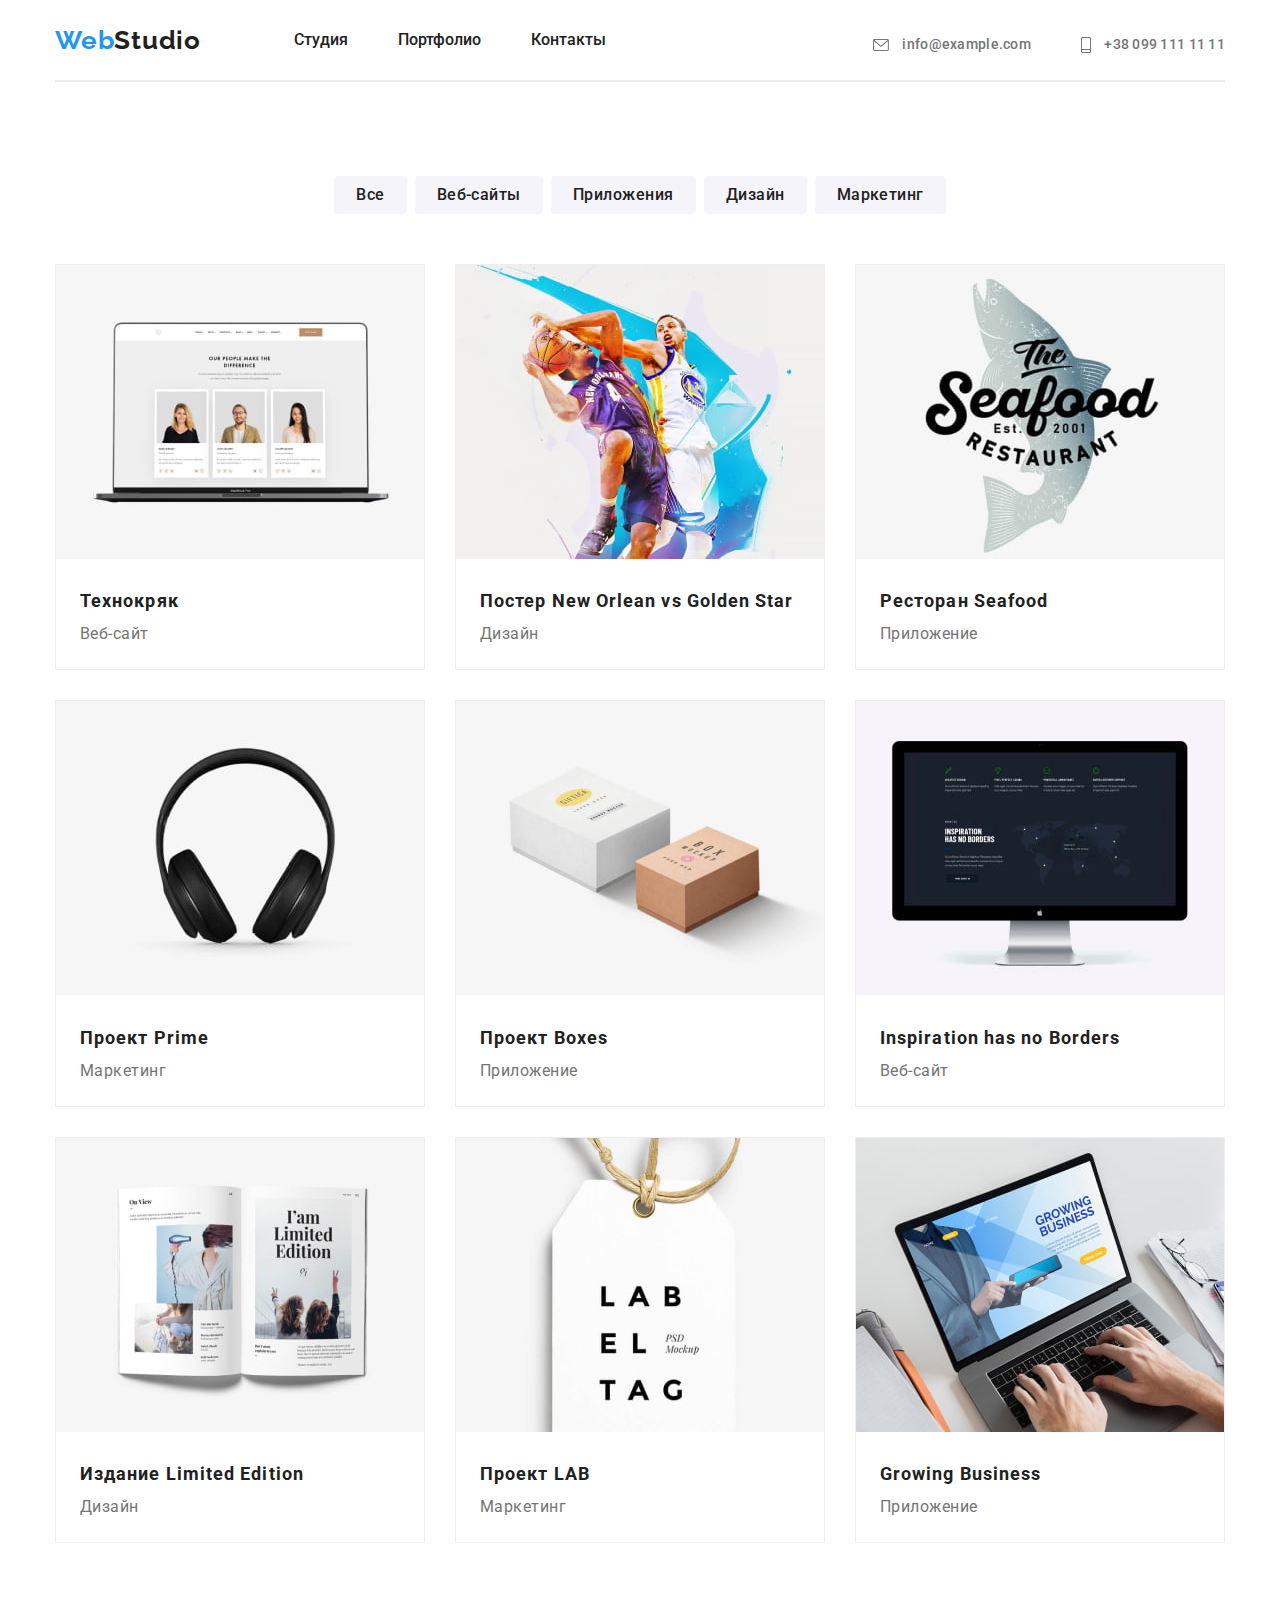
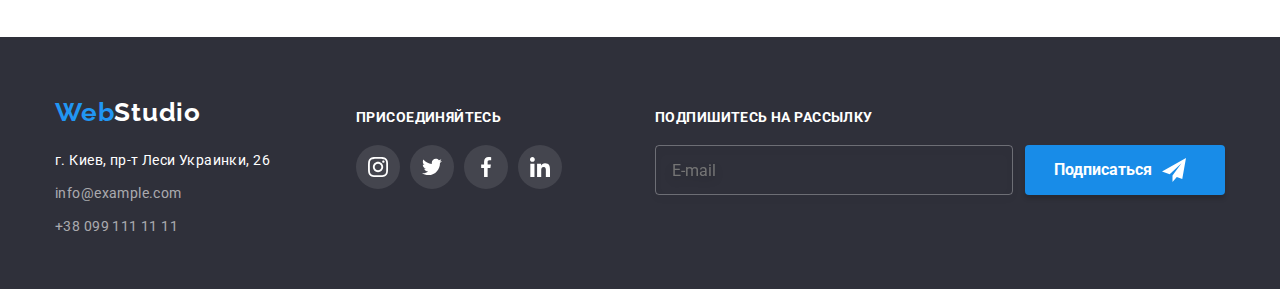
==== portfolio.html @ c61b47e3 "1" ====
<!DOCTYPE html>
<html lang="ru">
<head>
    <meta charset="UTF-8">
    <meta name="viewport" content="width=device-width, initial-scale=1.0">
    <title>WebStudio</title>
    <link href="https://fonts.googleapis.com/css2?family=Raleway:wght@600&display=swap" rel="stylesheet">
    <link href="https://fonts.googleapis.com/css2?family=Roboto:wght@400;700&display=swap" rel="stylesheet">
    <link rel="stylesheet" href="./css/styles.css">
    <link rel="stylesheet" href="./css/normalize.css">
</head>
<body>
    <!-- site header -->
    <div class="container">    
        <header class="flexbox">
            <nav class="nav flexbox">
                <a href="/" class="logo link">
                    <span class="logo-web">Web</span>Studio
                </a>
        
                <ul class="list"> 
                    <li class="item"> <a href="./index.html" class="link-nav link">Студия</a></li>
                    <li class="item"> <a href="./portfolio.html" class="link-nav link">Портфолио</a></li>
                    <li class="item"> <a href="" class="link-nav link">Контакты</a></li>
                </ul>
            </nav>
            <ul class="list mail-tel">
                <li class="item">
                    <a href="mailto:info@example.com" class="email link header">
                        <svg class="header-icon email">
                            <use href="./icons/symbol-defs.svg#icon-envelope"></use>
                        </svg>
                        info@example.com</a>
                </li>
                <li class="item">
                    <a href="tel:+380991111111" class="link header">
                        <svg class="header-icon" width="10px" height="16px">
                            <use href="./icons/symbol-defs.svg#icon-smartphone"></use>
                        </svg>
                        +38 099 111 11 11</a>
                </li>
            </ul>
        </header>
        <hr>
    </div>
<main>
    <!-- filter -->
    <section class="filter">
        <div class="container">
            <h1 class="title-portfolio visually-hidden">Портфолио</h1>
            <ul class="list filter">
                <li class="portfolio-filter"><a href="">Все</a></li>
                <li class="portfolio-filter"><a href="">Веб-сайты</a></li>
                <li class="portfolio-filter"><a href="">Приложения</a></li>
                <li class="portfolio-filter"><a href="">Дизайн</a></li>
                <li class="portfolio-filter"><a href="">Маркетинг</a></li>
            </ul>
        </div>
    </section>
    <!-- portfolio -->
    <section class="portfolio">
        <div class="container">
            <ul class="list portfolio">
                <li class="portfolio-list">
                    <div class="foto-thumb">
                        <img class="portfolio-foto" src="./images/tehnokriak.jpg" alt="Ноутбук" width="370" height="294">
                        <div class="text-pf">
                            <p class="text-portfolio">Технокряк это современная площадка распространения коронавируса. Компании используют эту платформу для цифрового шпионажа и атак на защищённые сервера конкурентов.</p>
                        </div>
                    </div>                    
                    <div class="p-txt">
                        <h2 class="portfolio-name">Технокряк</h2>
                        <p class="portfolio-text">Веб-сайт</p> 
                    </div>           
                </li>
                <li class="portfolio-list">
                    <div class="foto-thumb">
                         <img class="portfolio-foto" src="./images/poster.jpg" alt="Баскетбол" width="370" height="294">
                         <div class="text-pf">
                             <p class="text-portfolio">Технокряк это современная площадка распространения коронавируса. Компании используют эту платформу для цифрового шпионажа и атак на защищённые сервера конкурентов.</p>
                         </div>
                    </div>
                    <div class="p-txt">
                        <h2 class="portfolio-name">Постер New Orlean vs Golden Star</h2>
                        <p class="portfolio-text">Дизайн</p> 
                    </div>                                                  
                </li>
                <li class="portfolio-list">
                    <div class="foto-thumb">
                        <img class="portfolio-foto" src="./images/seafood.jpg" alt="Логотип ресторана" width="370" height="294">
                        <div class="text-pf">
                            <p class="text-portfolio">Технокряк это современная площадка распространения коронавируса. Компании используют эту платформу для цифрового шпионажа и атак на защищённые сервера конкурентов.</p>
                        </div>
                    </div>                    
                    <div class="p-txt">
                        <h2 class="portfolio-name">Ресторан Seafood</h2>
                        <p class="portfolio-text">Приложение</p>
                    </div>                    
                </li>
                <li class="portfolio-list">
                    <div class="foto-thumb">
                        <img class="portfolio-foto" src="./images/prime.jpg" alt="Наушники" width="370" height="294">
                        <div class="text-pf">
                            <p class="text-portfolio">Технокряк это современная площадка распространения коронавируса. Компании используют эту платформу для цифрового шпионажа и атак на защищённые сервера конкурентов.</p>
                        </div>
                    </div>                    
                    <div class="p-txt">
                        <h2 class="portfolio-name">Проект Prime</h2>
                        <p class="portfolio-text">Маркетинг</p>
                    </div>         
                </li>
                <li class="portfolio-list">
                    <div class="foto-thumb">
                        <img class="portfolio-foto" src="./images/boxes.jpg" alt="Коробки" width="370" height="294">
                        <div class="text-pf">
                            <p class="text-portfolio">Технокряк это современная площадка распространения коронавируса. Компании используют эту платформу для цифрового шпионажа и атак на защищённые сервера конкурентов.</p>
                        </div>
                    </div>                    
                    <div class="p-txt">
                        <h2 class="portfolio-name">Проект Boxes</h2>
                        <p class="portfolio-text">Приложение</p>  
                    </div>                                  
                </li>
                <li class="portfolio-list">
                    <div class="foto-thumb">
                        <img class="portfolio-foto" src="./images/inspiration.jpg" alt="Монитор" width="370" height="294">
                        <div class="text-pf">
                            <p class="text-portfolio">Технокряк это современная площадка распространения коронавируса. Компании используют эту платформу для цифрового шпионажа и атак на защищённые сервера конкурентов.</p>
                        </div>
                    </div>                    
                    <div class="p-txt">
                        <h2 class="portfolio-name">Inspiration has no Borders</h2>
                        <p class="portfolio-text">Веб-сайт</p>
                    </div>                                    
                </li>
                <li class="portfolio-list">
                    <div class="foto-thumb">
                        <img class="portfolio-foto" src="./images/limited-edition.jpg" alt="Журнал" width="370" height="294">
                        <div class="text-pf">
                            <p class="text-portfolio">Технокряк это современная площадка распространения коронавируса. Компании используют эту платформу для цифрового шпионажа и атак на защищённые сервера конкурентов.</p>
                        </div>
                    </div>                    
                    <div class="p-txt">
                        <h2 class="portfolio-name">Издание Limited Edition</h2>
                        <p class="portfolio-text">Дизайн</p> 
                    </div>                                   
                </li>
                <li class="portfolio-list">
                    <div class="foto-thumb">
                        <img class="portfolio-foto" src="./images/lab.jpg" alt="Лейба" width="370" height="294">
                        <div class="text-pf">
                            <p class="text-portfolio">Технокряк это современная площадка распространения коронавируса. Компании используют эту платформу для цифрового шпионажа и атак на защищённые сервера конкурентов.</p>
                        </div>
                    </div>                    
                    <div class="p-txt">
                        <h2 class="portfolio-name">Проект LAB</h2>
                        <p class="portfolio-text">Маркетинг</p> 
                    </div>                       
                </li>
                <li class="portfolio-list">
                    <div class="foto-thumb">
                        <img class="portfolio-foto" src="./images/growing-business.jpg" alt="" width="370" height="294">
                        <div class="text-pf">
                            <p class="text-portfolio">Технокряк это современная площадка распространения коронавируса. Компании используют эту платформу для цифрового шпионажа и атак на защищённые сервера конкурентов.</p>
                        </div>
                    </div>
                    <div class="p-txt">
                        <h2 class="portfolio-name">Growing Business</h2>
                        <p class="portfolio-text">Приложение</p>
                    </div>                    
                </li>            
            </ul>
        </div>
    </section>
</main>
<footer class="page-footer">
    <div class="container footer-page">
        <div class="footer-address">
            <a href="/" class="logo link footer">
                <span class="logo-web">Web</span><span class="logo-footer">Studio</span>
            </a>
            <address class="post">
                г. Киев, пр-т Леси Украинки, 26
            </address>
        
            <address class="mail-tel footer">
                <a href="mailto:info@example.com" class="email link footer">info@example.com</a><br>
                <a href="tel:+380991111111" class="link footer">+38 099 111 11 11</a>
            </address>
        </div>
    
    <div class="social-footer">
        <h3 class="social-title">присоединяйтесь</h3>
        <ul class="social-nav-footer">
            <li class="social-item">
                <a href="" class="social-link">
                    <svg class="footer-icon" width="20px" height="20px">
                        <use href="./icons/symbol-defs.svg#icon-instagram"></use>
                    </svg>
                </a>             
            </li>
            <li class="social-item">
                <a href="" class="social-link">
                    <svg class="footer-icon" width="20px" height="20px">
                        <use href="./icons/symbol-defs.svg#icon-twitter"></use>
                    </svg>
                </a>             
            </li>
            <li class="social-item">
                <a href="" class="social-link">
                    <svg class="footer-icon" width="20px" height="20px">
                        <use href="./icons/symbol-defs.svg#icon-facebook"></use>
                    </svg>
                </a>             
            </li>
            <li class="social-item">
                <a href="" class="social-link">
                    <svg class="footer-icon" width="20px" height="20px">
                        <use href="./icons/symbol-defs.svg#icon-linkedin"></use>
                    </svg>
                </a>             
            </li>
        </ul>
    </div>
    <div class="form-email">
        <h3 class="title-form-email">Подпишитесь на рассылку</h3>
        <div class="email-form">
        <input type="email" name="user-name" id="email-footer" class="form-field-email" placeholder="E-mail" />
        <button type="submit" class="email-button">Подписаться
            <svg class="icon-send" width="24px" height="24px">
                <use href="./icons/symbol-defs.svg#icon-icon-send"></use>
            </svg>
        </button>
        </div>
    </div>
</div>
</footer>
</body>
</html>
---- css/styles.css ----
html {
    box-sizing: border-box;
}

*,
*::before,
*::after {
    box-sizing: inherit;
}

:root {
    --color-black: #212121;
    --color-blue: #2196F3;
    --color-white: #ffffff;
    --color-grey: #757575;
    --color-dark-grey: #2F303A;
    --color-light-grey: rgba(255, 255, 255, 0.6);
    --color-grey-buttom: #F5F4FA;
}

body {
    margin: 0px;
    font-family: 'Roboto', sans-serif;
    font-style: normal;
    color: var(--color-black);
    font-weight: 500;
}

li {
    list-style-type: none;
}

button {
    font-weight: bold;
    font-size: 16px;
    line-height: 30px;
    text-decoration: none;
    text-align: center;
    color: var(--color-white);
    background-color: var(--color-blue);
    border-radius: 4px;
    border: none;
    box-shadow: 0px 4px 4px rgba(0, 0, 0, 0.15);
    padding: 10px 32px;
    min-width: 200px;
    height: 50px;
}

a {
    text-decoration: none;
    color: var(--color-black);
}

.container {
    width: 1200px;
    padding-right: 15px;
    padding-left: 15px;
    margin-right: auto;
    margin-left: auto;
}

.flexbox {
    display: flex;
    align-items: center;
    height: 80px;
}

hr {
    border: 1px solid #ECECEC;
    margin-top: 0;
    margin-bottom: 0;
}


.nav.flexbox {
    display: flex;
}

.logo {
    font-family: 'Raleway', sans-serif;
    margin-right: 93px;
}

.list.mail-tel {
    margin-left: auto;
}

.logo-web {
    color: var(--color-blue);
    font-style: normal;
    font-weight: bold;
    font-size: 26px;
    line-height: 31px;
    letter-spacing: 0.03em;
}

.logo.link {
    font-style: normal;
    font-weight: bold;
    font-size: 26px;
    line-height: 31px;
    letter-spacing: 0.03em;
}

.logo-footer {
    color: var(--color-white)
}

.link-nav:hover,
.link-nav:focus,
.link-nav:active {
    color: var(--color-blue);
}

.link-nav.link::after:hover,
.link-nav.link::after:active,
.link-nav.link::after:focus, {
    opacity: 1;
}

.link::after {
    content: "";
    position: absolute;
    left: 0;
    bottom: 0;
    opacity: 0;
    display: block;
    width: 100%;
    height: 4px;
    background-color: var(--color-blue);
    border-radius: 2px;
    transition: 250ms cubic-bezier(0.4, 0, 0.2, 1); 
}

.link-nav.link,
.link.header {
    position: relative;
    display: block;
    padding-top: 32px;
    padding-bottom: 32px;
    transition: color 250ms cubic-bezier(0.4, 0, 0.2, 1);    
}

.link.header {
    font-family: Roboto;
    font-style: normal;
    font-weight: 500;
    font-size: 14px;
    line-height: 16px;
    letter-spacing: 0.02em;
    color: #757575;
    transition: color 250ms cubic-bezier(0.4, 0, 0.2, 1);
}

.email.link.header:hover,
.email.link.header:focus {
    color: var(--color-blue);
    fill: var(--color-blue);
}

.header-icon {
    fill: #757575;
    vertical-align: middle;
    margin-right: 10px;
    transition: color 250ms cubic-bezier(0.4, 0, 0.2, 1);
}

.header-icon.email {
    width: 16px;
    height: 12px;
}

.header-icon.email:hover,
.header-icon.email:focus {
    fill: var(--color-blue);
    color: var(--color-blue);
}

.email-icon:hover,
.email-icon:focus {
    fill: var(--color-blue);
}
    

.list {
    display: flex;
    padding: 0;
    margin: 0;
}

.list .item:not(:last-child) {
    margin-right: 50px;
}

.list .filter {
    align-items: center;
}

.list .portfolio {
    flex-wrap: wrap
}

.main-title {
    margin-top: 0;
    margin-bottom: 30;
    font-weight: 900;
    font-size: 44px;
    line-height: 60px;
    letter-spacing: 0.06em;
    text-transform: uppercase;
    color: var(--color-white);
}

.container.hero {
    text-align: center;
    width: 100%;
    height: 600px;
    margin-bottom: 94px;
    padding-top: 200px;
    padding-bottom: 200px;
    background-image: linear-gradient(rgba(47, 48, 58, 0.4),rgba(47, 48, 58, 0.4)), url(../images/banner.jpg);
    background-position: center;
    background-size: cover;
    background-repeat: no-repeat;
    background-color: #2F303A;
}

.list.advantages {
    display: inline-block;
    width: 270px;
    margin-bottom: 94px;
}

.list.advantages:not(:last-child) {
    margin-right: 30px;
}

.main-title-3 {
    font-weight: bold;
    font-size: 14px;
    line-height: 16px;
    letter-spacing: 0.03em;
    text-transform: uppercase;
    margin-top: 0;
    margin-block-end: 10px;
}

.list.advantages::before {
    content: "";
    width: 100%;
    height: 170px;
    background-color: #F5F4FA;
    border-radius: 4px;
    background-repeat: no-repeat;
    background-position: center;
    display: block;
    margin-bottom: 30px;
    background-size: 70px;
}

.list.advantages.antenna::before {
    background-image: url(../icons/antenna.svg);
}

.list.advantages.clock::before {
    background-image: url(../icons/clock.svg);
}

.list.advantages.diagram::before {
    background-image: url(../icons/diagram.svg);
}

.list.advantages.astronaut::before {
    background-image: url(../icons/astronaut.svg);
}


.main-text-3 {
    font-weight: normal;
    font-size: 14px;
    line-height: 24px;
    letter-spacing: 0.03em;
    color: var(--color-grey);
    margin-top: 0;
    margin-bottom: 0;
}

.services {
    margin-bottom: 94px;
}

.foto-services {
    display: block;
}

.foto-items:not(:last-child) {
    margin-right: 30px;
}

.foto-thumb {
    position: relative;
    overflow: hidden;
}

.name-foto {
    position: absolute;
    bottom: 0;
    width: 100%;
    height: 70px;
    background: rgba(47, 48, 58, 0.8);
}

.foto-name {
    font-style: normal;
    font-weight: bold;
    font-size: 14px;
    line-height: 16px;
    text-align: center;
    letter-spacing: 0.03em;
    text-transform: uppercase;
    color: var(--color-white);
    margin: 0;
    padding-top: 27px;
    padding-bottom: 27px;

}

.main-title-2 {
    font-weight: bold;
    font-size: 36px;
    line-height: 42px;
    text-align: center;
    letter-spacing: 0.03em;
    margin-top: 0;
    margin-bottom: 50px;
}

.team {
    background-color: var(--color-grey-buttom);
    padding-top: 94px;
    padding-bottom: 94px;
}

.list-team {
    display: inline-block;
    border-bottom-right-radius: 4px;
    border-bottom-left-radius: 4px;
    box-shadow: 0px 1px 3px rgba(0, 0, 0, 0.12), 0px 1px 1px rgba(0, 0, 0, 0.14), 0px 2px 1px rgba(0, 0, 0, 0.2);
}

.list-team:not(:last-child) {
    margin-right: 30px;
}

.foto-team {
    display: block;
}

.text-name {
    font-weight: 500;
    font-size: 16px;
    line-height: 19px;
    text-align: center;
    letter-spacing: 0.03em;
    margin-top: 0;
    margin-bottom: 10px;
}

.team-text {
    height: 168px;
    padding-top: 30px;
    padding-bottom: 30px;
    background-color: var(--color-white);
    border-style: none;
    border-radius: 0px 0px 4px 4px;
}

.text-profession {
    font-weight: normal;
    font-size: 16px;
    line-height: 19px;
    text-align: center;
    letter-spacing: 0.03em;
    color: var(--color-grey);
    margin-top: 0;
    margin-bottom: 0;
}

.social-nav-team {
    display: flex;
    justify-content: center;
    padding-left: 0;
    margin-top: 16px;
}

.social-icon-team {
    display: flex;
    justify-content: center;
    align-items: center;
}

.social-icon-team:not(:last-child) {
    margin-right: 10px;
}

.social-link-team {
    display: flex;
    border-radius: 50%;
    width: 44px;
    height: 44px;
    justify-content: center;
    align-items: center;
    background: var(--color-white);
    transition: background-color 250ms cubic-bezier(0.4, 0, 0.2, 1);
}

.social-link-team:hover .social-icon-team,
.social-link-team:focus .social-icon-team {
    fill: var(--color-white);
    background: var(--color-blue);
}

.social-icon-team {
    fill: #AFB1B8;
}

.clients {
    padding-top: 94px;
    padding-bottom: 94px;
}

.clients-title {
    font-style: normal;
    font-weight: bold;
    font-size: 36px;
    line-height: 42px;
    text-align: center;
    letter-spacing: 0.03em;
    margin-bottom: 50px;
    margin-right: 0;
    margin-left: 0;
    margin-top: 0;
}

.logo-clients {
    width: 170px;
    height: 90px;
    border: 1px solid #AFB1B8;
    border-radius: 4px;
    display: flex;
    justify-content: center;
    align-items: center;
    fill: #AFB1B8;
    transition: border 250ms cubic-bezier(0.4, 0, 0.2, 1);
    transition: fill 250ms cubic-bezier(0.4, 0, 0.2, 1);
}

.logo-clients:hover {
    border: 1px solid #2196F3;
    fill: var(--color-blue);
}

.clients-box:not(:last-child) {
    margin-right: 30px;
}

.clients-box {
    flex-basis:calc((100% - 30px * 5) / 6)
}


.list-clients {
    margin: 0;
    display: flex;
    width: 1200px;
    padding-right: 15px;
    padding-left: 15px;
}

.post {
    font-weight: normal;
    font-size: 14px;
    line-height: 24px;
    letter-spacing: 0.03em;
    color: var(--color-white);
    font-style: normal;
    margin-top: 20px;
}

.mail-tel.footer {
    font-weight: normal;
    display: flex;
    margin-top: 9px;
    font-size: 14px;
    line-height: 24px;
    letter-spacing: 0.03em;
    color: var(--color-light-grey);
    flex-wrap: wrap;
    width: 231px;
}

.mail-tel {
    font-weight: normal;
    margin-top: 9px;
    font-size: 14px;
    line-height: 24px;
    letter-spacing: 0.03em;
    color: var(--color-light-grey);
}

.link.footer:not(:last-child) {
    margin-bottom: 9px;
}

.filter {
    margin-top: 94px;
    margin-bottom: 50px;
}

.list.filter {
    display: flex;
    justify-content: center;
}

.portfolio-filter > a{
    display: inline-block;
    padding-top: 6px;
    padding-bottom: 6px;
    padding-right: 22px;
    padding-left: 22px;
    font-weight: 500;
    font-size: 16px;
    line-height: 26px;
    text-align: center;
    letter-spacing: 0.03em;
    height: 38px;
    border-radius: 4px;
    padding: 6px 22px;
    background-color: var(--color-grey-buttom);
    transition: color 250ms cubic-bezier(0.4, 0, 0.2, 1);
}

.portfolio-filter:not(:last-child) {
    margin-right: 8px;
}

.portfolio-filter > a:hover,
.portfolio-filter > a:focus,
.portfolio-filter > a:active {
    background-color: var(--color-blue);
    color: var(--color-white);
    box-shadow: 0px 4px 4px rgba(0, 0, 0, 0.25);
}

.portfolio {
    margin-bottom: 94px;
}

.list.portfolio {
    display: flex;
    flex-wrap: wrap;
    margin-bottom: -30px;
    margin-right: -30px;
}

.title-portfolio {
    margin: 0;
    font-size: none;
}

.portfolio-list {
    display: inline-block;
    width: 370px;
    border: 1px solid #EEEEEE;
    margin-bottom: 30px;
    margin-right: 30px;
    flex-basis: calc((100% - 3 * 30px) / 3);
    transition: box-shadow 250ms cubic-bezier(0.4, 0, 0.2, 1);
}

.text-portfolio {
    margin: 0;
    font-style: normal;
    font-weight: normal;
    font-size: 18px;
    line-height: 28px;
    color: var(--color-white);    
}

.text-pf {
    padding: 63px 24px;
    position: absolute;
    top: 0;
    left: 0;
    display: flex;
    align-items: center;
    width: 100%;
    height: 100%;
    background-color: rgba(33, 150, 243, 0.9);
    transform: translateY(100%);
    transition: transform 250ms cubic-bezier(0.4, 0, 0.2, 1);
    opacity: 0;
}

.foto-thumb:hover .text-pf {
    transform: translateY(0);
  opacity: 1;
}

.portfolio-list:hover,
.portfolio-list:focus,
.portfolio-list:active {
    box-shadow: 0px 1px 1px rgba(0, 0, 0, 0.12), 0px 4px 4px rgba(0, 0, 0, 0.06), 1px 4px 6px rgba(0, 0, 0, 0.16);
}

.portfolio-list:nth-child(3n) {
    margin-right: 0;
}

.p-txt {
    padding: 20px 24px;
}

.portfolio-name {
    font-weight: bold;
    font-size: 18px;
    line-height: 36px;
    letter-spacing: 0.06em;
    margin-top: 0;
    margin-bottom: 0;
}

.portfolio-text {
    font-weight: normal;
    font-size: 16px;
    line-height: 30px;
    letter-spacing: 0.03em;
    color: var(--color-grey);
    margin-top: 0;
    margin-bottom:0px;
}

.link {
    text-decoration: none;
    color: var(--color-black);
    font-style: normal;
}

.footer-page {
    display: flex;
}

.link.footer {
    color: var(--color-light-grey);
}

.footer-address {
    margin-right: 70px;
    padding-top: 60px;
}

.social-nav-footer {
    display: flex;
    justify-content: center;
    padding-left: 0;
    margin: 0;
}

.page-footer {
    background-color: var(--color-dark-grey);
    height: 252px;
    width: 100%;
    margin-right: auto;
    margin-left: auto;
}

.logo.link.footer {
    display: block;
    margin-right: 0px;
}

.social-footer {
    display: block;
    padding-top: 72px;
    padding-bottom: 100px;
    margin-right: 93px;
}

.social-title {
    font-style: normal;
    font-weight: bold;
    font-size: 14px;
    line-height: 16px;
    letter-spacing: 0.03em;
    text-transform: uppercase;
    color: var(--color-white);
    margin-bottom: 20px;
    margin-top: 0;
}

.social-item {
    display: flex;
    justify-content: center;
    align-items: center;
}

.social-item:not(:last-child) {
    margin-right: 10px;
}

.social-link {
    display: flex;
    border-radius: 50%;
    width: 44px;
    height: 44px;
    justify-content: center;
    align-items: center;
    background: rgba(255, 255, 255, 0.1);
    transition: background-color 250ms cubic-bezier(0.4, 0, 0.2, 1);
}

.social-link:hover {
    background: var(--color-blue);
}

.footer-icon {
    fill: var(--color-white);
}

.form-email {
    display: block;
    padding-top: 72px;
    padding-bottom: 94px;
    width: 570px;
}

.title-form-email {
    font-style: normal;
    font-weight: bold;
    font-size: 14px;
    line-height: 16px;
    letter-spacing: 0.03em;
    text-transform: uppercase;
    color: var(--color-white);
    margin-top: 0;
    margin-bottom: 20px;
}

.form-field-email {
    display: inline-block;
    background-color: transparent;
    width: 358px;
    height: 50px;
    border: 1px solid rgba(255, 255, 255, 0.3);
    box-sizing: border-box;
    filter: drop-shadow(0px 4px 4px rgba(0, 0, 0, 0.15));
    border-radius: 4px;
    padding-left: 16px;
    margin-right: 12px;
    color: var(--color-light-grey);
}

.email-form {
    display: flex;
}

.email-button {
    display: flex;
    align-items: center;
    margin: 0;
    padding-right: 28px;
    padding-left: 29px;
    font-style: normal;
    font-weight: bold;
    font-size: 16px;
    line-height: 30px;
    width: 200px;
    height: 50px;
    background: #188CE8;
    color: var(--color-white);
    box-shadow: 0px 4px 4px rgba(0, 0, 0, 0.15);
    border-radius: 4px;
}

.backdrop {
    position: fixed;
    top: 0;
    left: 0;
    width: 100%;
    height: 100%;
    background: rgba(0, 0, 0, 0.2);
}

.backdrop.is-hidden {
    opacity: 0;
    pointer-events: none;
    visibility: hidden;
}

.modal {
    position: absolute;
    top: 50%;
    left: 50%;
    min-width: 528px;
    min-height: 581px;
    background: var(--color-white);
    box-shadow: 0px 1px 3px rgba(0, 0, 0, 0.12), 0px 1px 1px rgba(0, 0, 0, 0.14), 0px 2px 1px rgba(0, 0, 0, 0.2);
    border-radius: 4px;        
    transform: translate(-50%, -50%);
}

.form-title {
    font-style: normal;
    font-weight: bold;
    font-size: 20px;
    line-height: 23px;
    text-align: center;
    letter-spacing: 0.03em;
    padding-top: 40px;
    padding-left: 40px;
    padding-right: 40px;
    margin-top: 0;
    margin-right: 0;
    margin-left: 0;
    margin-bottom: 12px;
}

.form-field {
    position: relative;
    margin-bottom: 10px;
}

.form-field-input {
    position: relative;
    display: block;
    width: 100%;
    height: 40px;
    border: 1px solid rgba(33, 33, 33, 0.2);
    border-radius: 4px;
    padding-left: 42px;
    margin-top: 4px;
}

.icon-send {
    margin-left: 10px;
    position: relative;
}

.form-icon {
    position: absolute;
    top: 50%;
    transition: fill 250ms cubic-bezier(0.4, 0, 0.2, 1);    
    transform: translateY(40%);
    display: inline-block;
    left: 22px;
    fill: var(--color-black);
}

.form-field-input:focus ~ .form-icon {
    fill: var(--color-blue);
}

.form-field-input:focus {
    outline-style: var(--color-blue);
    border-color: var(--color-blue);
}

.form-label {
    font-style: normal;
    font-weight: normal;
    font-size: 12px;
    line-height: 14px;   
    letter-spacing: 0.01em;
    color: var(--color-grey);
}

textarea.form-field-input {
    height: 120px;
    margin-bottom: 20px;
    resize: none;
}

.form-contact {
    padding-right: 40px;
    padding-left: 40px;
    width: 100%;
    margin-bottom: 30px;
}

.text-comments {
    padding: 12px 16px;
}

.box-chexbox {
    display: inline-block;
    width: 16px;
    height: 15px;
    margin-right: 7px;
    margin-left: 14px;
    border: 2px solid var(--color-black);
    border-radius: 4px;
    margin: 0 8px 0 0;
}

.checkbox:checked + .box-chexbox {
    border-color: var(--color-blue);
    background-color: var(--color-blue);
    background-image: url(../icons/galka.svg);
    background-origin: border-box;
    background-repeat: no-repeat;
    background-position: 50%;
    transition: background-image 250ms cubic-bezier(0.4, 0, 0.2, 1);
}

.text-chexbox {
    font-style: normal;
    font-weight: normal;
    font-size: 14px;
    line-height: 24px;
    letter-spacing: 0.03em;
    color: var(--color-grey);
}

.text-chexbox-link {
    font-style: normal;
    font-weight: normal;
    font-size: 14px;
    line-height: 24px;
    letter-spacing: 0.03em;
    color: var(--color-blue);
    text-decoration: underline;
}

.button-submit {
    display: block;
    position: absolute;
    top: 491px;
    left: calc((100% - 200px) / 2);
    width: 200px;
    height: 50px;
    font-family: Roboto;
    font-style: normal;
    font-weight: bold;
    font-size: 16px;
    line-height: 30px;
    margin-top: 20px;
}

.visually-hidden {
	position: absolute !important;
	clip: rect(1px 1px 1px 1px); /* IE6, IE7 */
	clip: rect(1px, 1px, 1px, 1px);
	padding:0 !important;
	border:0 !important;
	height: 1px !important; 
	width: 1px !important; 
	overflow: hidden;
}

.checkbox-label {
    margin-bottom: 30px;
    display: inline-block;
}

.button-close {
    position: absolute;
    display: flex;
    justify-content: center;
    align-items: center;
    top: 8px;
    right: 8px;
    height: 30px;
    min-width: 30px;    
    border-radius: 50%;
    background: var(--color-white);
    border: 1px solid rgba(0, 0, 0, 0.1);
    padding: 10px;
    box-shadow: none;
}

.close-icon {
    fill: var(--color-black);
    width: 11px;
    height: 11px;
}
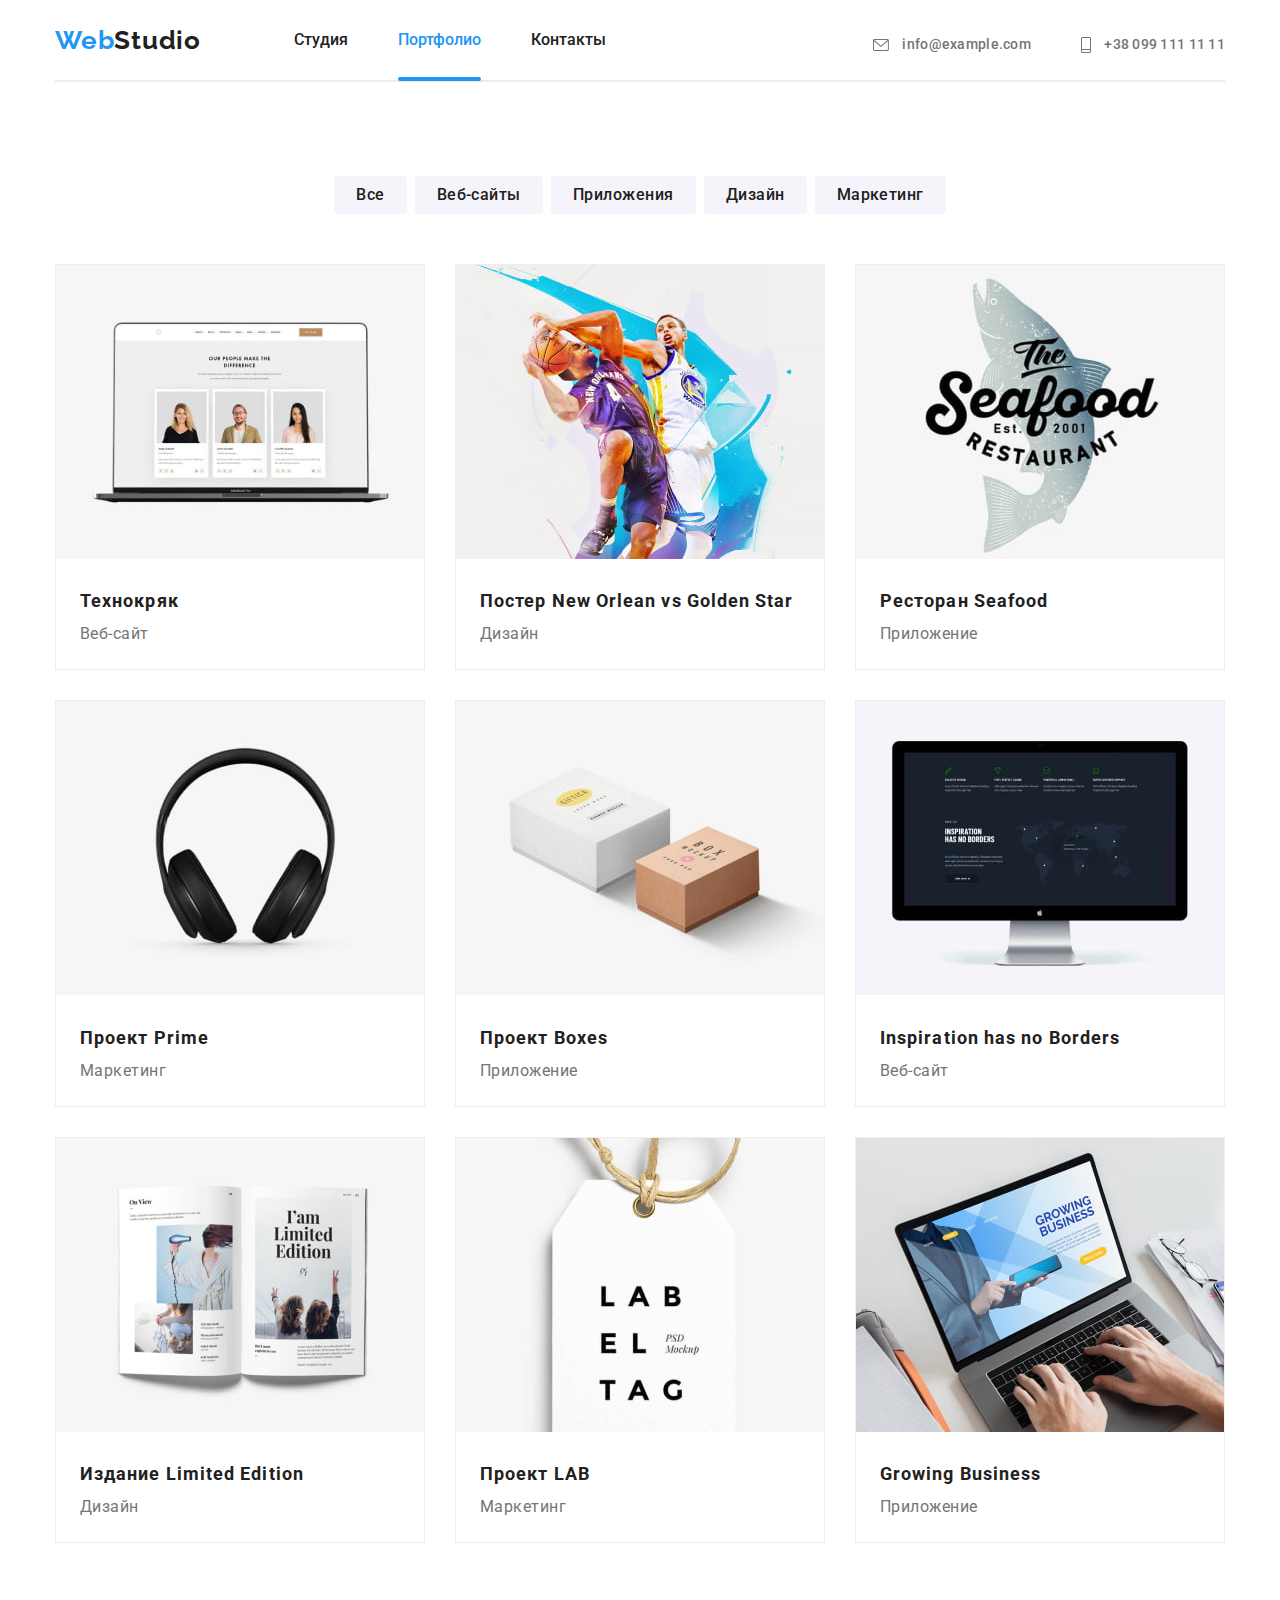
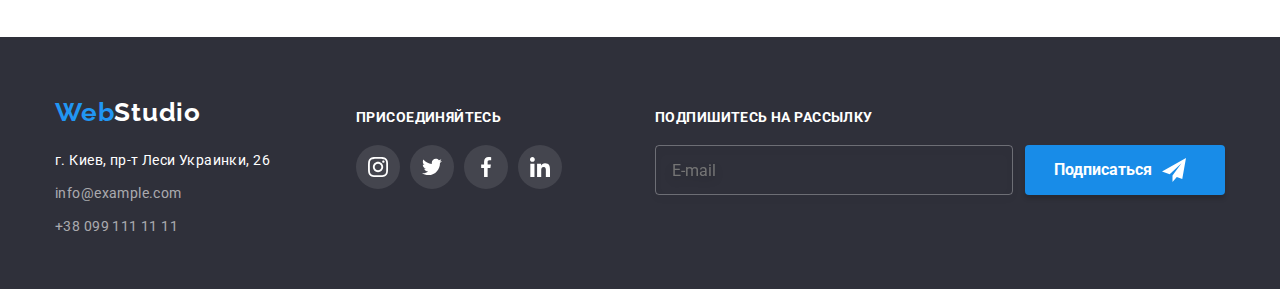
==== commit 08992707: "Подключает минифицированный нормалайз" ====
--- a/portfolio.html
+++ b/portfolio.html
@@ -6,8 +6,8 @@
     <title>WebStudio</title>
     <link href="https://fonts.googleapis.com/css2?family=Raleway:wght@600&display=swap" rel="stylesheet">
     <link href="https://fonts.googleapis.com/css2?family=Roboto:wght@400;700&display=swap" rel="stylesheet">
-    <link rel="stylesheet" href="./css/styles.css">
-    <link rel="stylesheet" href="./css/normalize.css">
+    <link rel="stylesheet" href="./css/styles.min.css">
+    <link rel="stylesheet" href="./css/normalize.min.css">
 </head>
 <body>
     <!-- site header -->
@@ -20,7 +20,7 @@
         
                 <ul class="list"> 
                     <li class="item"> <a href="./index.html" class="link-nav link">Студия</a></li>
-                    <li class="item"> <a href="./portfolio.html" class="link-nav link">Портфолио</a></li>
+                    <li class="item"> <a href="" class="link-nav link link-current">Портфолио</a></li>
                     <li class="item"> <a href="" class="link-nav link">Контакты</a></li>
                 </ul>
             </nav>
--- a/css/styles.min.css
+++ b/css/styles.min.css
@@ -0,0 +1,2 @@
+html{box-sizing:border-box}*,*::before,*::after{box-sizing:inherit}body{margin:0px;font-family:'Roboto', sans-serif;font-style:normal;color:#212121;font-weight:500}li{list-style-type:none}button{font-weight:bold;font-size:16px;line-height:30px;text-decoration:none;text-align:center;color:#fff;background-color:#2196F3;border-radius:4px;border:none;box-shadow:0px 4px 4px rgba(0,0,0,0.15);padding:10px 32px;min-width:200px;height:50px}a{text-decoration:none;color:#212121}.container{width:1200px;padding-right:15px;padding-left:15px;margin-right:auto;margin-left:auto}.flexbox{display:flex;align-items:center;height:80px}hr{border:1px solid #ECECEC;margin-top:0;margin-bottom:0}.nav.flexbox{display:flex}.list{display:flex;padding:0;margin:0}.logo{font-family:'Raleway', sans-serif;margin-right:93px}.logo.link{font-style:normal;font-weight:bold;font-size:26px;line-height:31px;letter-spacing:0.03em}.logo-web{color:#2196F3;font-style:normal;font-weight:bold;font-size:26px;line-height:31px;letter-spacing:0.03em}.logo-footer{color:#fff}.logo.link.footer{display:block;margin-right:0px}.list.mail-tel{margin-left:auto}.list .item:not(:last-child){margin-right:50px}.list .filter{align-items:center}.list .portfolio{flex-wrap:wrap}.link-nav:hover,.link-nav:focus,.link-nav:active{color:#2196F3}.link-nav:hover::after,.link-nav:focus::after,.link-nav:active::after{opacity:1}.link-current.link.link-nav::after{opacity:1;color:#2196F3;text-decoration:none;display:inline-block}.link-current.link.link-nav{color:#2196F3;text-decoration:none;display:inline-block}.link-nav::after{content:"";position:absolute;left:0;bottom:0;opacity:0;display:block;width:100%;height:4px;background-color:#2196F3;border-radius:2px;transition:250ms cubic-bezier(0.4, 0, 0.2, 1)}.link-nav.link,.link.header{position:relative;display:block;padding-top:32px;padding-bottom:32px;transition:color 250ms cubic-bezier(0.4, 0, 0.2, 1)}.link.header{font-family:Roboto;font-style:normal;font-weight:500;font-size:14px;line-height:16px;letter-spacing:0.02em;color:#757575;transition:color 250ms cubic-bezier(0.4, 0, 0.2, 1)}.link.header:hover,.link.header:focus{color:#2196F3;fill:#2196F3}.header-icon{fill:currentColor;vertical-align:middle;margin-right:10px;transition:color 250ms cubic-bezier(0.4, 0, 0.2, 1)}.header-icon:hover,.header-icon:focus{fill:#2196F3}.header-icon.email{width:16px;height:12px}.button-submit{display:block;position:absolute;top:491px;left:calc((100% - 200px) / 2);width:200px;height:50px;font-family:Roboto;font-style:normal;font-weight:bold;font-size:16px;line-height:30px}.email-button{display:flex;align-items:center;margin:0;padding-right:28px;padding-left:29px;font-style:normal;font-weight:bold;font-size:16px;line-height:30px;width:200px;height:50px;background:#188CE8;color:#fff;box-shadow:0px 4px 4px rgba(0,0,0,0.15);border-radius:4px}.button-close{position:absolute;display:flex;justify-content:center;align-items:center;top:8px;right:8px;height:30px;min-width:30px;border-radius:50%;background:#fff;border:1px solid rgba(0,0,0,0.1);padding:10px;box-shadow:none}.close-icon{fill:#212121;width:11px;height:11px}.main-title{margin-top:0;margin-bottom:30;font-weight:900;font-size:44px;line-height:60px;letter-spacing:0.06em;text-transform:uppercase;color:#fff}.container.hero{text-align:center;width:100%;height:600px;margin-bottom:94px;padding-top:200px;padding-bottom:200px;background-image:linear-gradient(rgba(47,48,58,0.4), rgba(47,48,58,0.4)),url(../images/banner.jpg);background-position:center;background-size:cover;background-repeat:no-repeat;background-color:#2F303A}.social-nav-team{display:flex;justify-content:center;padding-left:0;margin-top:16px}.social-icon-team{display:flex;justify-content:center;align-items:center}.social-icon-team:not(:last-child){margin-right:10px}.social-link-team{display:flex;border-radius:50%;width:44px;height:44px;justify-content:center;align-items:center;transition:background-color 250ms cubic-bezier(0.4, 0, 0.2, 1)}.social-link-team:hover .social-icon-team,.social-link-team:focus .social-icon-team{fill:#fff}.social-link-team:hover,.social-link-team:focus{background:#2196F3}.social-icon-team{fill:#AFB1B8}.social-item{display:flex;justify-content:center;align-items:center}.social-item:not(:last-child){margin-right:10px}.social-link{display:flex;border-radius:50%;width:44px;height:44px;justify-content:center;align-items:center;background:rgba(255,255,255,0.1);transition:background-color 250ms cubic-bezier(0.4, 0, 0.2, 1)}.social-link:hover{background:#2196F3}.footer-icon{fill:#fff}.list.advantages{display:inline-block;width:270px;margin-bottom:94px}.list.advantages:not(:last-child){margin-right:30px}.list.advantages::before{content:"";width:100%;height:170px;background-color:#F5F4FA;border-radius:4px;background-repeat:no-repeat;background-position:center;display:block;margin-bottom:30px;background-size:70px}.list.advantages.antenna::before{background-image:url(../icons/antenna.svg)}.list.advantages.clock::before{background-image:url(../icons/clock.svg)}.list.advantages.diagram::before{background-image:url(../icons/diagram.svg)}.list.advantages.astronaut::before{background-image:url(../icons/astronaut.svg)}.main-title-3{font-weight:bold;font-size:14px;line-height:16px;letter-spacing:0.03em;text-transform:uppercase;margin-top:0;margin-block-end:10px}.main-text-3{font-weight:normal;font-size:14px;line-height:24px;letter-spacing:0.03em;color:#757575;margin-top:0;margin-bottom:0}.services{margin-bottom:94px}.foto-services{display:block}.foto-items:not(:last-child){margin-right:30px}.foto-thumb{position:relative;overflow:hidden}.name-foto{position:absolute;bottom:0;width:100%;height:70px;background:rgba(47,48,58,0.8)}.foto-name{font-style:normal;font-weight:bold;font-size:14px;line-height:16px;text-align:center;letter-spacing:0.03em;text-transform:uppercase;color:#fff;margin:0;padding-top:27px;padding-bottom:27px}.main-title-2{font-weight:bold;font-size:36px;line-height:42px;text-align:center;letter-spacing:0.03em;margin-top:0;margin-bottom:50px}.team{background-color:#F5F4FA;padding-top:94px;padding-bottom:94px}.list-team{display:inline-block;border-bottom-right-radius:4px;border-bottom-left-radius:4px;box-shadow:0px 1px 3px rgba(0,0,0,0.12),0px 1px 1px rgba(0,0,0,0.14),0px 2px 1px rgba(0,0,0,0.2)}.list-team:not(:last-child){margin-right:30px}.foto-team{display:block}.text-name{font-weight:500;font-size:16px;line-height:19px;text-align:center;letter-spacing:0.03em;margin-top:0;margin-bottom:10px}.team-text{height:168px;padding-top:30px;padding-bottom:30px;background-color:#fff;border-style:none;border-radius:0px 0px 4px 4px}.text-profession{font-weight:normal;font-size:16px;line-height:19px;text-align:center;letter-spacing:0.03em;color:#757575;margin-top:0;margin-bottom:0}.clients{padding-top:94px;padding-bottom:94px}.clients-title{font-style:normal;font-weight:bold;font-size:36px;line-height:42px;text-align:center;letter-spacing:0.03em;margin-bottom:50px;margin-right:0;margin-left:0;margin-top:0}.logo-clients{width:170px;height:90px;border:1px solid #AFB1B8;border-radius:4px;display:flex;justify-content:center;align-items:center;fill:#AFB1B8;transition:border 250ms cubic-bezier(0.4, 0, 0.2, 1);transition:fill 250ms cubic-bezier(0.4, 0, 0.2, 1)}.logo-clients:hover{border:1px solid #2196F3;fill:#2196F3}.clients-box{flex-basis:calc((100% - 30px * 5) / 6) .clients-box}.clients-box :not(:last-child){margin-right:30px}.list-clients{margin:0;display:flex;width:1200px;padding-right:15px;padding-left:15px}.post{font-weight:normal;font-size:14px;line-height:24px;letter-spacing:0.03em;color:#fff;font-style:normal;margin-top:20px}.mail-tel.footer{font-weight:normal;display:flex;margin-top:9px;font-size:14px;line-height:24px;letter-spacing:0.03em;color:rgba(255,255,255,0.6);flex-wrap:wrap;width:231px}.mail-tel{font-weight:normal;margin-top:9px;font-size:14px;line-height:24px;letter-spacing:0.03em;color:rgba(255,255,255,0.6)}.link{text-decoration:none;color:#212121;font-style:normal}.footer-page{display:flex}.link.footer{color:rgba(255,255,255,0.6)}.link.footer:not(:last-child){margin-bottom:9px}.footer-address{margin-right:70px;padding-top:60px}.social-nav-footer{display:flex;justify-content:center;padding-left:0;margin:0}.page-footer{background-color:#2F303A;height:252px;width:100%;margin-right:auto;margin-left:auto}.social-footer{display:block;padding-top:72px;padding-bottom:100px;margin-right:93px}.social-title{font-style:normal;font-weight:bold;font-size:14px;line-height:16px;letter-spacing:0.03em;text-transform:uppercase;color:#fff;margin-bottom:20px;margin-top:0}.filter{margin-top:94px;margin-bottom:50px}.list.filter{display:flex;justify-content:center}.portfolio-filter>a{display:inline-block;padding-top:6px;padding-bottom:6px;padding-right:22px;padding-left:22px;font-weight:500;font-size:16px;line-height:26px;text-align:center;letter-spacing:0.03em;height:38px;border-radius:4px;padding:6px 22px;background-color:#F5F4FA;transition:color 250ms cubic-bezier(0.4, 0, 0.2, 1)}.portfolio-filter:not(:last-child){margin-right:8px}.portfolio-filter>a:hover,.portfolio-filter>a:focus,.portfolio-filter>a:active{background-color:#2196F3;color:#fff;box-shadow:0px 4px 4px rgba(0,0,0,0.25)}.portfolio{margin-bottom:94px}.list.portfolio{display:flex;flex-wrap:wrap;margin-bottom:-30px;margin-right:-30px}.title-portfolio{margin:0;font-size:none}.portfolio-list{display:inline-block;width:370px;border:1px solid #EEEEEE;margin-bottom:30px;margin-right:30px;flex-basis:calc((100% - 3 * 30px) / 3);transition:box-shadow 250ms cubic-bezier(0.4, 0, 0.2, 1)}.portfolio-list:hover,.portfolio-list:focus,.portfolio-list:active{box-shadow:0px 1px 1px rgba(0,0,0,0.12),0px 4px 4px rgba(0,0,0,0.06),1px 4px 6px rgba(0,0,0,0.16)}.text-portfolio{margin:0;font-style:normal;font-weight:normal;font-size:18px;line-height:28px;color:#fff}.text-pf{padding:63px 24px;position:absolute;top:0;left:0;display:flex;align-items:center;width:100%;height:100%;background-color:rgba(33,150,243,0.9);transform:translateY(100%);transition:transform 250ms cubic-bezier(0.4, 0, 0.2, 1);opacity:0}.foto-thumb:hover .text-pf{transform:translateY(0);opacity:1}.portfolio-list:nth-child(3n){margin-right:0}.p-txt{padding:20px 24px}.portfolio-name{font-weight:bold;font-size:18px;line-height:36px;letter-spacing:0.06em;margin-top:0;margin-bottom:0}.portfolio-text{font-weight:normal;font-size:16px;line-height:30px;letter-spacing:0.03em;color:#757575;margin-top:0;margin-bottom:0px}.form-email{display:block;padding-top:72px;padding-bottom:94px;width:570px}.title-form-email{font-style:normal;font-weight:bold;font-size:14px;line-height:16px;letter-spacing:0.03em;text-transform:uppercase;color:#fff;margin-top:0;margin-bottom:20px}.form-field-email{display:inline-block;background-color:transparent;width:358px;height:50px;border:1px solid rgba(255,255,255,0.3);box-sizing:border-box;filter:drop-shadow(0px 4px 4px rgba(0,0,0,0.15));border-radius:4px;padding-left:16px;margin-right:12px;color:rgba(255,255,255,0.6)}.email-form{display:flex}.form-title{font-style:normal;font-weight:bold;font-size:20px;line-height:23px;text-align:center;letter-spacing:0.03em;padding-top:40px;padding-left:40px;padding-right:40px;margin-top:0;margin-right:0;margin-left:0;margin-bottom:12px}.form-field{position:relative}.form-field:not(:last-child){margin-bottom:10px}.form-field-input{position:relative;display:block;width:100%;height:40px;border:1px solid rgba(33,33,33,0.2);border-radius:4px;padding-left:42px;margin-top:4px}.form-field-input:focus{outline-style:#2196F3;border-color:#2196F3}.icon-send{margin-left:10px;position:relative}.form-icon{position:absolute;top:50%;transition:fill 250ms cubic-bezier(0.4, 0, 0.2, 1);transform:translateY(40%);display:inline-block;left:22px;fill:#212121}.form-field-input:focus ~ .form-icon{fill:#2196F3}.form-label{font-style:normal;font-weight:normal;font-size:12px;line-height:14px;letter-spacing:0.01em;color:#757575;display:block}textarea.form-field-input{height:120px;resize:none}.form-contact{padding-right:40px;padding-left:40px;width:100%}.text-comments{padding:12px 16px}.backdrop{position:fixed;top:0;left:0;width:100%;height:100%;background:rgba(0,0,0,0.2)}.backdrop.is-hidden{opacity:0;pointer-events:none;visibility:hidden}.modal{position:absolute;top:50%;left:50%;min-width:528px;min-height:581px;background:#fff;box-shadow:0px 1px 3px rgba(0,0,0,0.12),0px 1px 1px rgba(0,0,0,0.14),0px 2px 1px rgba(0,0,0,0.2);border-radius:4px;transform:translate(-50%, -50%)}.box-chexbox{display:inline-block;width:16px;height:15px;margin-right:7px;margin-left:14px;border:2px solid #212121;border-radius:4px;margin:0 8px 0 0}.checkbox:checked+.box-chexbox{border-color:#2196F3;background-color:#2196F3;background-image:url(../icons/galka.svg);background-origin:border-box;background-repeat:no-repeat;background-position:50%;transition:background-image 250ms cubic-bezier(0.4, 0, 0.2, 1)}.text-chexbox{font-style:normal;font-weight:normal;font-size:14px;line-height:24px;letter-spacing:0.03em;color:#757575}.text-chexbox-link{font-style:normal;font-weight:normal;font-size:14px;line-height:24px;letter-spacing:0.03em;color:#2196F3;text-decoration:underline}.visually-hidden{position:absolute !important;clip:rect(1px 1px 1px 1px);clip:rect(1px, 1px, 1px, 1px);padding:0 !important;border:0 !important;height:1px !important;width:1px !important;overflow:hidden}.checkbox-label{display:flex;margin-bottom:30px;margin-top:20px;align-items:center;justify-content:center}
+/*# sourceMappingURL=styles.min.css.map */